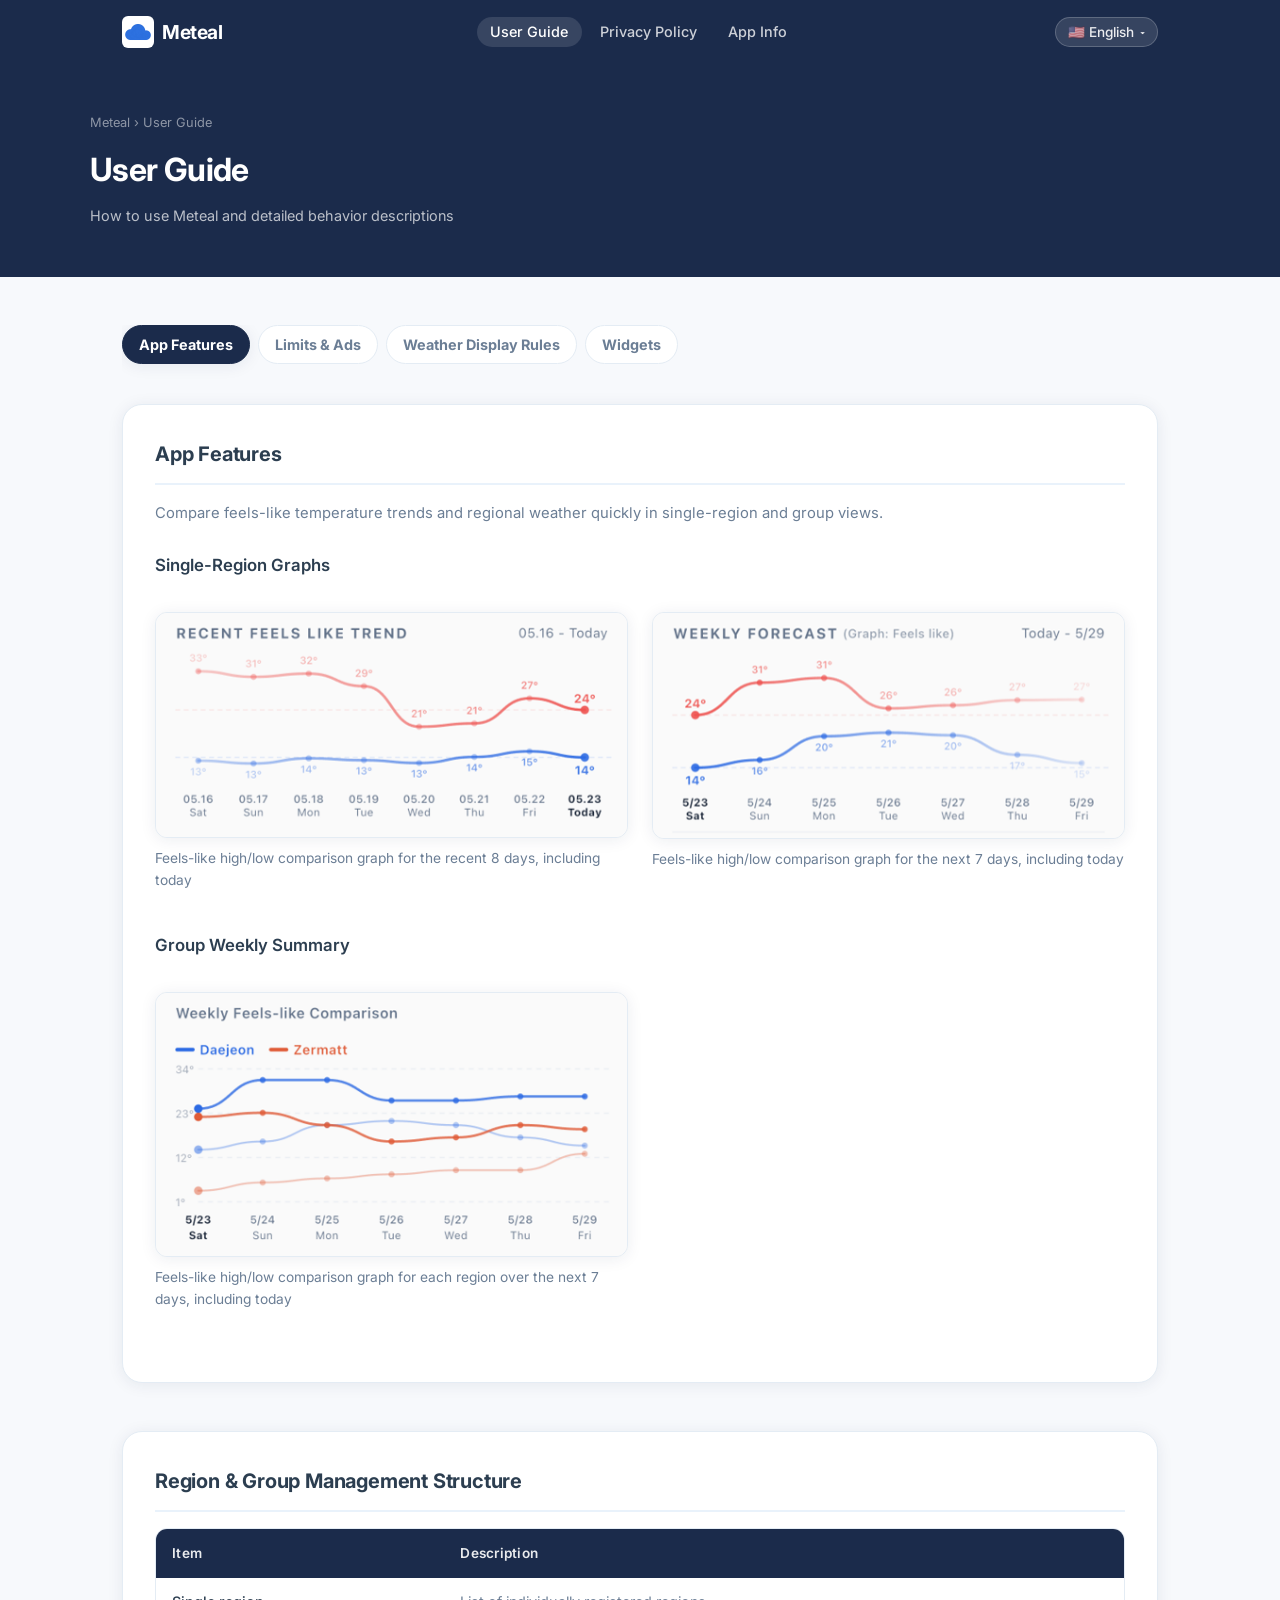
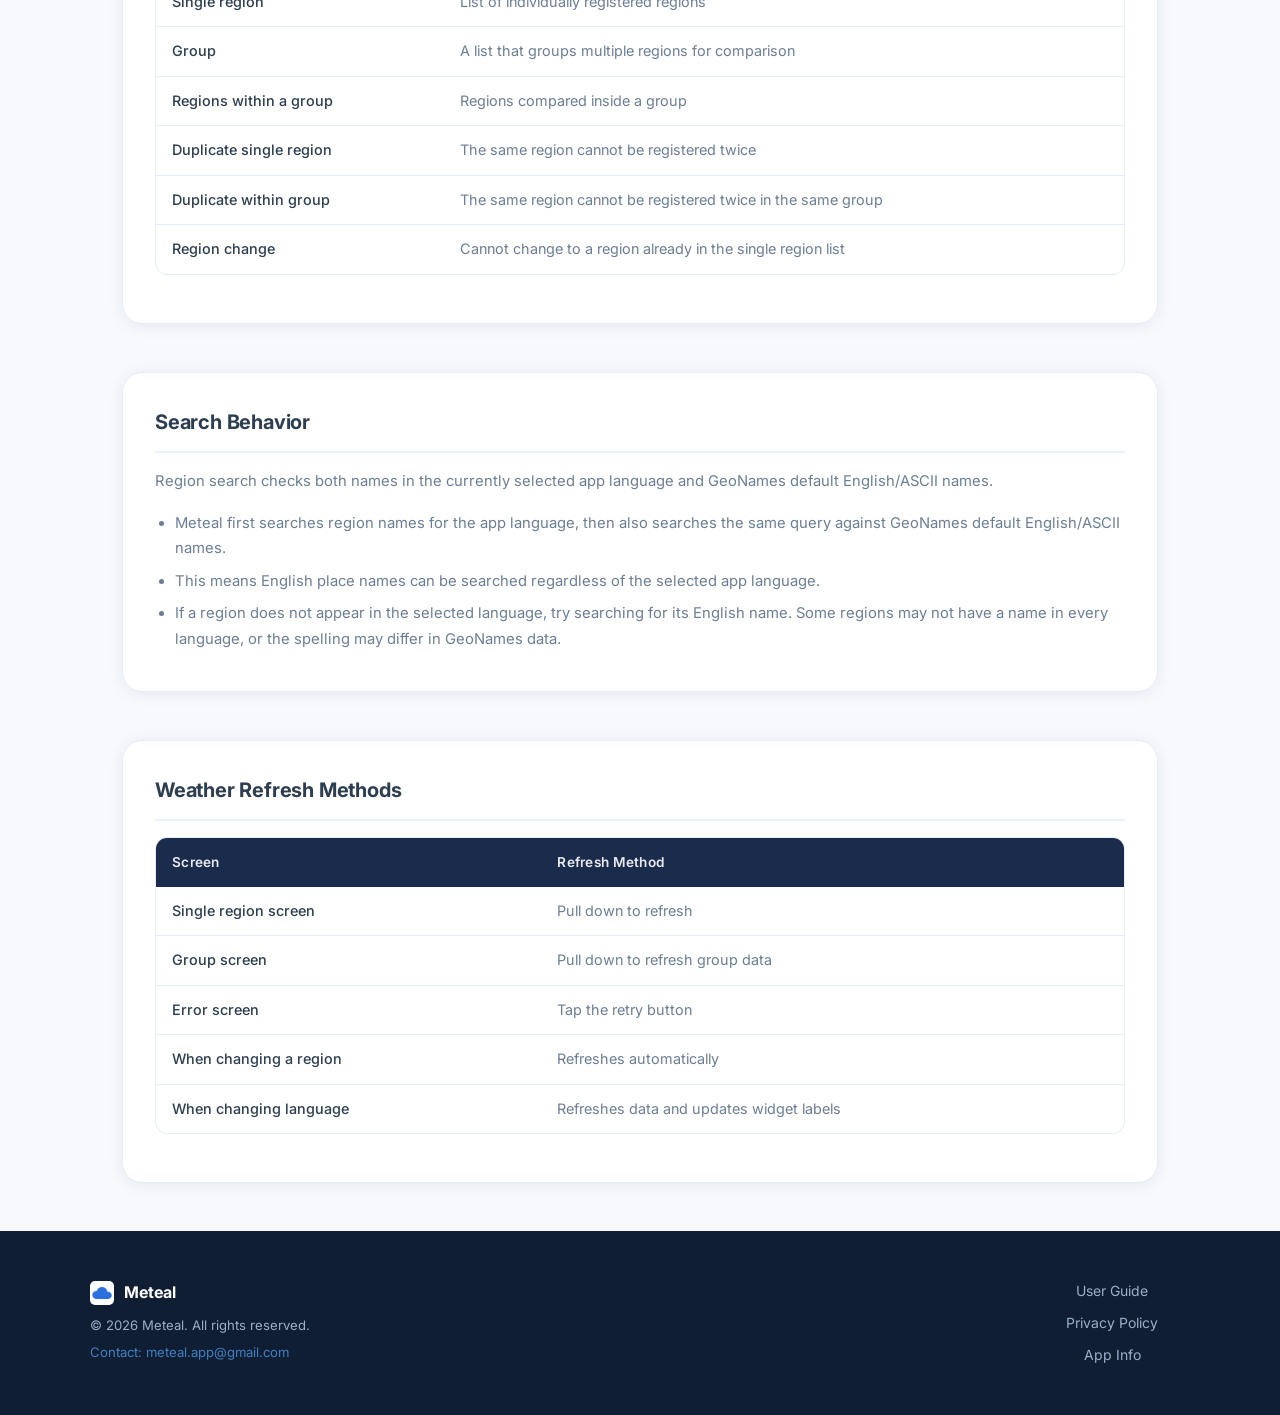
==== meteal/guide.html @ ffab82f5 "기능 설명 분류 및 추가" ====
<!DOCTYPE html>
<html lang="ko" class="i18n-loading">
<head>
  <meta charset="UTF-8">
  <meta name="viewport" content="width=device-width, initial-scale=1.0">
  <title data-i18n-title-tag="guide.title" data-title-format="{t} — Meteal">User Guide — Meteal</title>
  <meta name="description" content="Meteal 앱의 이용 안내 페이지. 지역 등록 한도, 날씨 코드, 새로고침 방법, 캐시 정보 등을 확인하세요.">
  <meta name="author" content="Meteal">
  <meta property="og:title" content="User Guide — Meteal">
  <meta property="og:type" content="website">
  <meta name="theme-color" content="#1B2B4B">
  <link rel="icon" type="image/png" href="assets/icon.png">
  <link rel="preconnect" href="https://fonts.googleapis.com">
  <link rel="preconnect" href="https://fonts.gstatic.com" crossorigin>
  <link href="https://fonts.googleapis.com/css2?family=Inter:wght@400;500;600;700;800&family=Noto+Sans+KR:wght@400;500;700;800&display=swap" rel="stylesheet">
  <link rel="stylesheet" href="css/style.css">
</head>
<body>

  <!-- ── Header ── -->
  <header id="siteHeader">
    <nav>
      <a href="index.html" class="logo">
        <img src="assets/icon.png" alt="Meteal 아이콘">
        <span>Meteal</span>
      </a>

      <button id="mobileNavToggle" class="nav-mobile-toggle" aria-label="메뉴 열기">☰</button>

      <ul class="nav-links" id="navLinks">
        <li><a href="guide.html" class="active" data-i18n="nav.guide">이용 안내</a></li>
        <li><a href="privacy.html" data-i18n="nav.privacy">개인정보처리방침</a></li>
        <li><a href="license.html" data-i18n="nav.license">앱 정보</a></li>
      </ul>

      <div class="lang-selector" id="langSelector"></div>
    </nav>
  </header>

  <!-- ── Page Hero ── -->
  <div class="page-hero">
    <div class="page-hero-inner">
      <div class="breadcrumb">
        <a href="index.html">Meteal</a> › <span data-i18n="nav.guide">이용 안내</span>
      </div>
      <h1 data-i18n="guide.title">User Guide</h1>
      <p data-i18n="guide.subtitle">Meteal 앱 사용 방법과 상세 동작 설명</p>
    </div>
  </div>

  <main>
    <div class="page-content">

      <div class="guide-tabs" role="tablist" aria-label="Meteal guide sections">
        <button class="guide-tab active" type="button" role="tab" aria-selected="true" aria-controls="tab-features" id="guide-tab-features" data-guide-tab="features" data-i18n="guide.tabs.features">앱 기능</button>
        <button class="guide-tab" type="button" role="tab" aria-selected="false" aria-controls="tab-limits" id="guide-tab-limits" data-guide-tab="limits" data-i18n="guide.tabs.limits">이용 제한 및 광고</button>
        <button class="guide-tab" type="button" role="tab" aria-selected="false" aria-controls="tab-weather" id="guide-tab-weather" data-guide-tab="weather" data-i18n="guide.tabs.weather">날씨 표시 기준</button>
        <button class="guide-tab" type="button" role="tab" aria-selected="false" aria-controls="tab-widgets" id="guide-tab-widgets" data-guide-tab="widgets" data-i18n="guide.tabs.widgets">위젯</button>
      </div>

      <div class="guide-tab-panels">
        <section class="guide-panel active" id="tab-features" role="tabpanel" aria-labelledby="guide-tab-features" data-guide-panel="features">
          <section class="content-section" id="app-features">
            <h2 data-i18n="guide.app_features.title">앱 기능</h2>
            <p data-i18n="guide.app_features.desc">단일 지역과 그룹 화면에서 체감온도 흐름과 지역별 날씨를 빠르게 비교할 수 있습니다.</p>

            <h3 data-i18n="guide.app_features.single_title">단일 지역 그래프</h3>
            <div class="guide-media-grid">
              <figure class="guide-media">
                <img src="assets/guide/ap_1.png" alt="최근 8일 체감온도 그래프">
                <figcaption data-i18n="guide.app_features.single_past">오늘 포함 최근 8일 동안의 체감온도 최고/최저 비교 그래프</figcaption>
              </figure>
              <figure class="guide-media">
                <img src="assets/guide/ap_2.png" alt="향후 7일 체감온도 그래프">
                <figcaption data-i18n="guide.app_features.single_future">오늘 포함 향후 7일 동안의 체감온도 최고/최저 비교 그래프</figcaption>
              </figure>
            </div>

            <h3 data-i18n="guide.app_features.group_title">그룹 주간 요약</h3>
            <div class="guide-media-grid">
              <figure class="guide-media">
                <img src="assets/guide/ap_3.png" alt="그룹 주간 요약 체감온도 그래프">
                <figcaption data-i18n="guide.app_features.group_weekly">각 지역의 오늘 포함 향후 7일 동안의 체감온도 최고/최저 비교 그래프</figcaption>
              </figure>
            </div>
          </section>

          <section class="content-section" id="structure">
            <h2 data-i18n="guide.structure.title">지역 및 그룹 관리 구조</h2>

            <div class="table-wrap">
              <table id="structureTable">
                <thead>
                  <tr>
                    <th data-i18n="guide.structure.th_item">항목</th>
                    <th data-i18n="guide.structure.th_desc">설명</th>
                  </tr>
                </thead>
                <tbody>
                  <tr>
                    <td data-i18n="guide.structure.row_single_item">단일 지역</td>
                    <td data-i18n="guide.structure.row_single_desc">개별 등록된 지역 목록</td>
                  </tr>
                  <tr>
                    <td data-i18n="guide.structure.row_group_item">그룹</td>
                    <td data-i18n="guide.structure.row_group_desc">여러 지역을 묶어 비교하는 목록</td>
                  </tr>
                  <tr>
                    <td data-i18n="guide.structure.row_group_regions_item">그룹 내 지역</td>
                    <td data-i18n="guide.structure.row_group_regions_desc">그룹 내에서 비교하는 지역들</td>
                  </tr>
                  <tr>
                    <td data-i18n="guide.structure.row_single_duplicate_item">단일 지역 중복</td>
                    <td data-i18n="guide.structure.row_single_duplicate_desc">동일 지역은 두 번 등록 불가</td>
                  </tr>
                  <tr>
                    <td data-i18n="guide.structure.row_group_duplicate_item">그룹 내 중복</td>
                    <td data-i18n="guide.structure.row_group_duplicate_desc">동일 지역은 같은 그룹 내 두 번 등록 불가</td>
                  </tr>
                  <tr>
                    <td data-i18n="guide.structure.row_region_change_item">지역 변경</td>
                    <td data-i18n="guide.structure.row_region_change_desc">단일 지역 목록의 기존 지역으로 변경 불가</td>
                  </tr>
                </tbody>
              </table>
            </div>
          </section>

          <section class="content-section" id="search-behavior">
            <h2 data-i18n="guide.search.title">검색 방식</h2>
            <p data-i18n="guide.search.desc">지역 검색은 현재 설정된 언어의 지역명과 GeoNames 기본 영문명을 함께 검색합니다.</p>
            <ul>
              <li data-i18n="guide.search.ko_lang">먼저 앱에 설정된 언어의 지역명으로 검색하고, 같은 검색어를 GeoNames의 기본 영문/ASCII 지역명에서도 추가로 찾습니다.</li>
              <li data-i18n="guide.search.en_lang">따라서 설정 언어와 관계없이 영어 지명으로도 검색할 수 있습니다.</li>
              <li data-i18n="guide.search.reason">원하는 지역이 현재 설정된 언어로 검색되지 않으면 영어 지명으로 다시 검색해 보세요. 일부 지역은 GeoNames 데이터에 해당 언어 이름이 없거나 표기가 다를 수 있습니다.</li>
            </ul>
          </section>

          <section class="content-section" id="refresh-methods">
            <h2 data-i18n="guide.refresh.title">날씨 새로고침 방법</h2>

            <div class="table-wrap">
              <table id="refreshTable">
                <thead>
                  <tr>
                    <th data-i18n="guide.refresh.th_location">화면</th>
                    <th data-i18n="guide.refresh.th_method">새로고침 방법</th>
                  </tr>
                </thead>
                <tbody>
                  <tr>
                    <td data-i18n="guide.refresh.row_single_screen">단일 지역 화면</td>
                    <td data-i18n="guide.refresh.row_single_method">아래로 당겨서 새로고침</td>
                  </tr>
                  <tr>
                    <td data-i18n="guide.refresh.row_group_screen">그룹 화면</td>
                    <td data-i18n="guide.refresh.row_group_method">아래로 당겨서 그룹 데이터 새로고침</td>
                  </tr>
                  <tr>
                    <td data-i18n="guide.refresh.row_error_screen">오류 화면</td>
                    <td data-i18n="guide.refresh.row_error_method">재시도 버튼 탭</td>
                  </tr>
                  <tr>
                    <td data-i18n="guide.refresh.row_region_change">지역 변경 시</td>
                    <td data-i18n="guide.refresh.row_region_method">자동 새로고침</td>
                  </tr>
                  <tr>
                    <td data-i18n="guide.refresh.row_language_change">언어 변경 시</td>
                    <td data-i18n="guide.refresh.row_language_method">새로고침 + 위젯 레이블 업데이트</td>
                  </tr>
                </tbody>
              </table>
            </div>
          </section>
        </section>

        <section class="guide-panel" id="tab-limits" role="tabpanel" aria-labelledby="guide-tab-limits" data-guide-panel="limits" hidden>
          <section class="content-section" id="region-limits">
            <h2 data-i18n="guide.region_limits.title">지역 및 그룹 등록 한도</h2>
            <p data-i18n="guide.region_limits.desc">Meteal은 무료 범위 내에서 기본 기능을 제공하며, 초과 시 리워드 광고 시청이 필요합니다.</p>

            <div class="table-wrap">
              <table id="regionLimitsTable">
                <thead>
                  <tr>
                    <th data-i18n="guide.region_limits.th_feature">기능</th>
                    <th data-i18n="guide.region_limits.th_free">무료 범위</th>
                    <th data-i18n="guide.region_limits.th_ad_from">광고 필요 시점</th>
                    <th data-i18n="guide.region_limits.th_max">최대 한도</th>
                  </tr>
                </thead>
                <tbody>
                  <tr>
                    <td data-i18n="guide.region_limits.row1_feature">단일 지역</td>
                    <td data-i18n="guide.region_limits.row1_free">2개까지</td>
                    <td data-i18n="guide.region_limits.row1_ad">3번째부터</td>
                    <td data-i18n="guide.region_limits.row1_max">최대 7개</td>
                  </tr>
                  <tr>
                    <td data-i18n="guide.region_limits.row2_feature">그룹 생성</td>
                    <td data-i18n="guide.region_limits.row2_free">2개까지</td>
                    <td data-i18n="guide.region_limits.row2_ad">3번째부터</td>
                    <td data-i18n="guide.region_limits.row2_max">최대 5개</td>
                  </tr>
                  <tr>
                    <td data-i18n="guide.region_limits.row3_feature">그룹 내 지역</td>
                    <td data-i18n="guide.region_limits.row3_free">그룹당 2개까지</td>
                    <td data-i18n="guide.region_limits.row3_ad">각 그룹 3번째부터</td>
                    <td data-i18n="guide.region_limits.row3_max">그룹당 최대 5개</td>
                  </tr>
                </tbody>
              </table>
            </div>

            <div class="callout callout-info">
              <span class="callout-icon">ℹ️</span>
              <span data-i18n="guide.region_limits.note">지역 변경은 추가로 간주하지 않으므로 광고 시청이 필요하지 않습니다. 단, 단일 지역 목록에 이미 등록된 지역으로는 변경할 수 없습니다.</span>
            </div>
          </section>

          <section class="content-section" id="ad-info">
            <h2 data-i18n="guide.ad_info.title">광고 안내</h2>
            <p data-i18n="guide.ad_info.desc">리워드 광고는 무료 범위 초과 시 지역/그룹 추가에 필요합니다. 아래의 경우 광고가 로드되지 않을 수 있습니다:</p>
            <ul>
              <li data-i18n="guide.ad_info.reason1">불안정한 네트워크 상태</li>
              <li data-i18n="guide.ad_info.reason2">광고 재고 부족</li>
              <li data-i18n="guide.ad_info.reason3">서버 응답 지연</li>
              <li data-i18n="guide.ad_info.reason4">기기 또는 OS 제한</li>
              <li data-i18n="guide.ad_info.reason5">일시적인 서비스 장애</li>
            </ul>
          </section>
        </section>

        <section class="guide-panel" id="tab-weather" role="tabpanel" aria-labelledby="guide-tab-weather" data-guide-panel="weather" hidden>
          <section class="content-section" id="display-rules">
            <h2 data-i18n="guide.display_rules.title">공통 표기 방식</h2>
            <p data-i18n="guide.display_rules.desc">Meteal은 시간별 데이터를 앱 화면에 맞게 요약해 하루, 오전, 오후 단위로 표시합니다.</p>

            <div class="table-wrap">
              <table id="displayRulesTable">
                <thead>
                  <tr>
                    <th data-i18n="guide.display_rules.th_item">항목</th>
                    <th data-i18n="guide.display_rules.th_rule">표기 방법</th>
                  </tr>
                </thead>
                <tbody>
                  <tr>
                    <td data-i18n="guide.display_rules.day_weather">하루 날씨 정보</td>
                    <td data-i18n="guide.display_rules.day_weather_rule">대상 시간대에서 가장 많이 나타난 날씨 상태를 표시합니다.</td>
                  </tr>
                  <tr>
                    <td data-i18n="guide.display_rules.am_weather">오전 날씨 정보</td>
                    <td data-i18n="guide.display_rules.am_weather_rule">오전 시간대에서 가장 많이 나타난 날씨 상태를 표시합니다.</td>
                  </tr>
                  <tr>
                    <td data-i18n="guide.display_rules.pm_weather">오후 날씨 정보</td>
                    <td data-i18n="guide.display_rules.pm_weather_rule">오후 시간대에서 가장 많이 나타난 날씨 상태를 표시합니다.</td>
                  </tr>
                  <tr>
                    <td data-i18n="guide.display_rules.am_temp">오전 온도 정보</td>
                    <td data-i18n="guide.display_rules.am_temp_rule">오전 시간대의 온도 데이터를 평균 또는 대표값으로 요약해 표시합니다.</td>
                  </tr>
                  <tr>
                    <td data-i18n="guide.display_rules.pm_temp">오후 온도 정보</td>
                    <td data-i18n="guide.display_rules.pm_temp_rule">오후 시간대의 온도 데이터를 평균 또는 대표값으로 요약해 표시합니다.</td>
                  </tr>
                  <tr>
                    <td data-i18n="guide.display_rules.options">강수량, 풍속, 습도, 강수확률</td>
                    <td data-i18n="guide.display_rules.options_rule">각 표시 옵션의 성격에 맞게 합계, 평균, 확률 등으로 요약해 표시합니다.</td>
                  </tr>
                </tbody>
              </table>
            </div>
          </section>

          <section class="content-section" id="weather-codes">
            <h2 data-i18n="guide.weather_codes.title">날씨 상태 표시 기준</h2>
            <p data-i18n="guide.weather_codes.desc">Open-Meteo API의 날씨 코드를 기반으로 아래와 같이 날씨 상태를 표시합니다.</p>

            <div class="table-wrap">
              <table id="weatherCodesTable">
                <thead>
                  <tr>
                    <th data-i18n="guide.weather_codes.th_code">코드</th>
                    <th data-i18n="guide.weather_codes.th_display">표시</th>
                    <th data-i18n="guide.weather_codes.th_icon">아이콘</th>
                  </tr>
                </thead>
                <tbody>
                  <tr>
                    <td>0</td>
                    <td data-i18n="guide.weather_codes.row_clear">Clear</td>
                    <td>☀️</td>
                  </tr>
                  <tr>
                    <td>1</td>
                    <td data-i18n="guide.weather_codes.row_mostly_clear">Mostly Clear</td>
                    <td>🌤️</td>
                  </tr>
                  <tr>
                    <td>2</td>
                    <td data-i18n="guide.weather_codes.row_partly_cloudy">Partly Cloudy</td>
                    <td>⛅</td>
                  </tr>
                  <tr>
                    <td>3</td>
                    <td data-i18n="guide.weather_codes.row_cloudy">Cloudy</td>
                    <td>☁️</td>
                  </tr>
                  <tr>
                    <td>45, 48</td>
                    <td data-i18n="guide.weather_codes.row_fog">Fog</td>
                    <td>🌫️</td>
                  </tr>
                  <tr>
                    <td>51, 53, 55, 56, 57, 61, 63, 65, 66, 67, 80, 81, 82</td>
                    <td data-i18n="guide.weather_codes.row_rain">Rain</td>
                    <td>🌧️</td>
                  </tr>
                  <tr>
                    <td>71, 73, 75, 77, 85, 86</td>
                    <td data-i18n="guide.weather_codes.row_snow">Snow</td>
                    <td>❄️</td>
                  </tr>
                  <tr>
                    <td>95, 96, 99</td>
                    <td data-i18n="guide.weather_codes.row_thunderstorm">Thunderstorm</td>
                    <td>⛈️</td>
                  </tr>
                </tbody>
              </table>
            </div>
          </section>

          <section class="content-section" id="data-storage">
            <h2 data-i18n="guide.data_storage.title">앱 날씨 데이터 저장 및 새로고침</h2>
            <p data-i18n="guide.data_storage.range">데이터 범위: 시간별 (과거 7일 + 예보 7일), 일별 (과거 7일 + 예보 7일)</p>
            <p data-i18n="guide.data_storage.included">포함 항목: 기온, 체감온도, 강수량, 강수 확률, 습도, 운량, 날씨 코드, 풍속/풍향, 일출/일몰</p>

            <h3 data-i18n="guide.data_storage.cache_title">캐시 유지 시간</h3>
            <div class="table-wrap">
              <table id="cacheTable">
                <thead>
                  <tr>
                    <th data-i18n="guide.data_storage.th_type">데이터 유형</th>
                    <th data-i18n="guide.data_storage.th_duration">캐시 유지 시간</th>
                  </tr>
                </thead>
                <tbody>
                  <tr>
                    <td data-i18n="guide.data_storage.row_hourly">시간별 날씨</td>
                    <td data-i18n="guide.data_storage.row_hourly_duration">60분</td>
                  </tr>
                  <tr>
                    <td data-i18n="guide.data_storage.row_daily">일별 날씨</td>
                    <td data-i18n="guide.data_storage.row_daily_duration">6시간</td>
                  </tr>
                  <tr>
                    <td data-i18n="guide.data_storage.row_previous_day">전날 데이터</td>
                    <td data-i18n="guide.data_storage.row_previous_day_duration">24시간</td>
                  </tr>
                  <tr>
                    <td data-i18n="guide.data_storage.row_current">현재 날씨</td>
                    <td data-i18n="guide.data_storage.row_current_duration">60분 (시간별 데이터에서 추출)</td>
                  </tr>
                </tbody>
              </table>
            </div>
          </section>
        </section>

        <section class="guide-panel" id="tab-widgets" role="tabpanel" aria-labelledby="guide-tab-widgets" data-guide-panel="widgets" hidden>
          <section class="content-section" id="widget-types">
            <h2 data-i18n="guide.widgets.title">위젯 설명</h2>
            <div class="callout callout-info">
              <span class="callout-icon">ℹ️</span>
              <span data-i18n="guide.widgets.basis">모든 위젯은 단일 화면에서 마지막으로 표시된 지역의 정보를 기준으로 표시됩니다.</span>
            </div>

            <h3 data-i18n="guide.widgets.android_title">Android 위젯</h3>
            <div class="guide-media-grid">
              <figure class="guide-media">
                <img src="assets/guide/wg_a_1.jpg" alt="Android 홈 화면 위젯">
                <figcaption data-i18n="guide.widgets.android_home">홈 화면: 오늘 포함 최근 8일 동안의 체감온도 최고/최저 비교 그래프와 오전/오후 날씨 아이콘 제공</figcaption>
              </figure>
            </div>

            <h3 data-i18n="guide.widgets.ios_title">iOS 위젯</h3>
            <div class="guide-media-grid">
              <figure class="guide-media">
                <img src="assets/guide/wg_ios_1.jpg" alt="iOS 잠금 화면 최고 최저 단일 그래프 위젯">
                <figcaption data-i18n="guide.widgets.ios_lock_split">잠금 화면: 체감온도 최고 그래프와 최저 그래프를 각각 제공</figcaption>
              </figure>
              <figure class="guide-media">
                <img src="assets/guide/wg_ios_2.jpg" alt="iOS 잠금 화면 최고 최저 위젯">
                <figcaption data-i18n="guide.widgets.ios_lock_full">잠금 화면: 오늘 포함 최근 8일 체감온도 최고/최저 비교 그래프</figcaption>
              </figure>
              <figure class="guide-media">
                <img src="assets/guide/wg_ios_3.jpg" alt="iOS 홈 화면 위젯">
                <figcaption data-i18n="guide.widgets.ios_home">홈 화면: 오늘 포함 최근 8일 체감온도 최고/최저 그래프와 우측 상단 오전/오후 날씨 아이콘 제공</figcaption>
              </figure>
            </div>
          </section>

          <section class="content-section" id="widget-refresh">
            <h2 data-i18n="guide.widget_refresh.title">위젯 데이터 새로고침</h2>

            <h3 data-i18n="guide.widget_refresh.android_title">Android</h3>
            <p data-i18n="guide.widget_refresh.android_desc">약 1시간마다 백그라운드 작업 실행, Open-Meteo 전체 범위 데이터 가져옴, 위젯용 부분 데이터 저장</p>

            <h3 data-i18n="guide.widget_refresh.widget_data_title">위젯 저장 데이터</h3>
            <div class="callout callout-note">
              <span class="callout-icon">📦</span>
              <span data-i18n="guide.widget_refresh.widget_data_items">선택된 단일 지역, 체감온도 최고/최저 8일치, 오늘 오전/오후 요약, 위치, 수집 시각, 언어 레이블</span>
            </div>

            <h3 data-i18n="guide.widget_refresh.ios_title">iOS</h3>
            <p data-i18n="guide.widget_refresh.ios_desc">앱 백그라운드 새로고침 경로 + 위젯 자체 새로고침 경로 병행</p>
            <p data-i18n="guide.widget_refresh.ios_self_refresh">위젯 자체 새로고침: 마지막 새로고침 후 1시간 이상 경과 + 좌표 존재 시 자동 실행</p>

            <div class="callout callout-info" style="margin-top:0.75rem;">
              <span class="callout-icon">📡</span>
              <span data-i18n="guide.widget_refresh.ios_range">위젯 자체 새로고침 범위: past_days=7, forecast_days=1</span>
            </div>
          </section>
        </section>
      </div>

    </div>
  </main>

  <!-- ── Footer ── -->
  <footer id="siteFooter">
    <div class="footer-inner">
      <div>
        <div class="footer-brand">
          <img src="assets/icon.png" alt="Meteal">
          <span>Meteal</span>
        </div>
        <div class="footer-copy" data-i18n="footer.copyright">© 2026 Meteal. All rights reserved.</div>
        <div class="footer-email">
          <a href="mailto:meteal.app@gmail.com" data-i18n="footer.contact">문의: meteal.app@gmail.com</a>
        </div>
      </div>
      <nav class="footer-links" aria-label="Footer 링크">
        <a href="guide.html" data-i18n="footer.links.guide">이용 안내</a>
        <a href="privacy.html" data-i18n="footer.links.privacy">개인정보처리방침</a>
        <a href="license.html" data-i18n="footer.links.license">앱 정보</a>
      </nav>
    </div>
  </footer>

  <script src="js/i18n.js"></script>
  <script>
    document.querySelectorAll('[data-guide-tab]').forEach(tab => {
      tab.addEventListener('click', () => {
        const target = tab.dataset.guideTab;
        document.querySelectorAll('[data-guide-tab]').forEach(item => {
          const active = item === tab;
          item.classList.toggle('active', active);
          item.setAttribute('aria-selected', String(active));
        });
        document.querySelectorAll('[data-guide-panel]').forEach(panel => {
          const active = panel.dataset.guidePanel === target;
          panel.classList.toggle('active', active);
          panel.hidden = !active;
        });
      });
    });
  </script>
</body>
</html>
---- meteal/css/style.css ----
/* ============================================================
   Meteal App Website — Main Stylesheet
   ============================================================ */

/* ── Google Fonts are loaded in HTML ── */

/* ── CSS Custom Properties ── */
:root {
  /* Colors */
  --color-bg: #F7F9FC;
  --color-header: #1B2B4B;
  --color-accent: #4A90D9;
  --color-accent-hover: #3578c0;
  --color-accent-light: rgba(74, 144, 217, 0.12);
  --color-text: #2C3E50;
  --color-text-muted: #6B7E95;
  --color-text-light: #98A9BC;
  --color-card: #FFFFFF;
  --color-border: #E4ECF4;
  --color-footer-bg: #101e33;
  --color-footer-text: #9ab0c8;

  /* Shadows */
  --shadow-card: 0 2px 16px rgba(27, 43, 75, 0.08);
  --shadow-card-hover: 0 8px 32px rgba(27, 43, 75, 0.14);
  --shadow-header: 0 2px 12px rgba(27, 43, 75, 0.15);

  /* Typography */
  --font-main: 'Inter', 'Noto Sans KR', sans-serif;
  --font-size-base: 16px;
  --line-height-base: 1.7;

  /* Spacing */
  --spacing-xs: 0.25rem;
  --spacing-sm: 0.5rem;
  --spacing-md: 1rem;
  --spacing-lg: 1.5rem;
  --spacing-xl: 2rem;
  --spacing-2xl: 3rem;
  --spacing-3xl: 4rem;

  /* Border radius */
  --radius-sm: 6px;
  --radius-md: 12px;
  --radius-lg: 20px;
  --radius-full: 9999px;

  /* Transitions */
  --transition-fast: 0.15s ease;
  --transition-base: 0.2s ease;
  --transition-slow: 0.35s ease;

  /* Layout */
  --container-max: 1100px;
  --header-height: 64px;
}

html.i18n-loading [data-i18n],
html.i18n-loading [data-i18n-html],
html.i18n-loading [data-i18n-placeholder],
html.i18n-loading [data-i18n-title] {
  visibility: hidden;
}

/* ── Reset & Base ── */
*, *::before, *::after {
  box-sizing: border-box;
  margin: 0;
  padding: 0;
}

html {
  scroll-behavior: smooth;
  font-size: var(--font-size-base);
}

body {
  font-family: var(--font-main);
  background: var(--color-bg);
  color: var(--color-text);
  line-height: var(--line-height-base);
  -webkit-font-smoothing: antialiased;
  -moz-osx-font-smoothing: grayscale;
}

img {
  max-width: 100%;
  height: auto;
  display: block;
}

a {
  color: var(--color-accent);
  text-decoration: none;
  transition: color var(--transition-base);
}

a:hover {
  color: var(--color-accent-hover);
}

ul {
  list-style: none;
}

/* ── Container ── */
.container {
  max-width: var(--container-max);
  margin: 0 auto;
  padding: 0 var(--spacing-xl);
}

/* ── Header ── */
header {
  position: sticky;
  top: 0;
  z-index: 100;
  background: var(--color-header);
  height: var(--header-height);
  transition: background var(--transition-slow), box-shadow var(--transition-slow);
}

header.scrolled {
  background: rgba(27, 43, 75, 0.97);
  box-shadow: var(--shadow-header);
  backdrop-filter: blur(10px);
  -webkit-backdrop-filter: blur(10px);
}

nav {
  max-width: var(--container-max);
  margin: 0 auto;
  padding: 0 var(--spacing-xl);
  height: 100%;
  display: flex;
  align-items: center;
  justify-content: space-between;
  gap: var(--spacing-lg);
}

/* Logo */
.logo {
  display: flex;
  align-items: center;
  gap: var(--spacing-sm);
  text-decoration: none;
  color: #ffffff;
  font-weight: 700;
  font-size: 1.2rem;
  letter-spacing: -0.02em;
  flex-shrink: 0;
}

.logo img {
  width: 32px;
  height: 32px;
  border-radius: var(--radius-sm);
  object-fit: cover;
}

/* Nav links */
.nav-links {
  display: flex;
  align-items: center;
  gap: var(--spacing-xs);
  flex: 1;
  justify-content: center;
}

.nav-links a {
  color: rgba(255,255,255,0.78);
  font-size: 0.9rem;
  font-weight: 500;
  padding: 0.4rem 0.85rem;
  border-radius: var(--radius-full);
  transition: color var(--transition-base), background var(--transition-base);
  white-space: nowrap;
}

.nav-links a:hover,
.nav-links a.active {
  color: #ffffff;
  background: rgba(255,255,255,0.12);
}

/* ── Language Selector ── */
.lang-selector {
  position: relative;
  flex-shrink: 0;
}

.lang-btn {
  display: flex;
  align-items: center;
  gap: 0.4rem;
  background: rgba(255,255,255,0.12);
  border: 1px solid rgba(255,255,255,0.2);
  color: rgba(255,255,255,0.9);
  padding: 0.35rem 0.75rem;
  border-radius: var(--radius-full);
  cursor: pointer;
  font-size: 0.85rem;
  font-family: var(--font-main);
  font-weight: 500;
  transition: background var(--transition-base), border-color var(--transition-base);
  white-space: nowrap;
}

.lang-btn:hover {
  background: rgba(255,255,255,0.2);
  border-color: rgba(255,255,255,0.35);
}

.lang-btn .chevron {
  font-size: 0.65rem;
  transition: transform var(--transition-base);
}

.lang-selector.open .chevron {
  transform: rotate(180deg);
}

.lang-dropdown {
  display: none;
  position: absolute;
  top: calc(100% + 8px);
  right: 0;
  background: #fff;
  border: 1px solid var(--color-border);
  border-radius: var(--radius-md);
  box-shadow: 0 8px 30px rgba(27, 43, 75, 0.15);
  min-width: 160px;
  overflow: hidden;
  z-index: 200;
  animation: dropdownIn var(--transition-base) ease;
}

@keyframes dropdownIn {
  from { opacity: 0; transform: translateY(-6px); }
  to   { opacity: 1; transform: translateY(0); }
}

.lang-selector.open .lang-dropdown {
  display: block;
}

.lang-dropdown button {
  display: flex;
  align-items: center;
  gap: 0.5rem;
  width: 100%;
  padding: 0.6rem 1rem;
  background: none;
  border: none;
  cursor: pointer;
  font-family: var(--font-main);
  font-size: 0.875rem;
  color: var(--color-text);
  transition: background var(--transition-fast);
  text-align: left;
}

.lang-dropdown button:hover {
  background: var(--color-accent-light);
  color: var(--color-accent);
}

.lang-dropdown button.active {
  background: var(--color-accent-light);
  color: var(--color-accent);
  font-weight: 600;
}

/* ── Hero Section ── */
.hero {
  background: var(--color-header);
  color: #ffffff;
  padding: var(--spacing-3xl) var(--spacing-xl);
  text-align: center;
  position: relative;
  overflow: hidden;
}

.hero::before {
  content: '';
  position: absolute;
  inset: 0;
  background:
    radial-gradient(ellipse 60% 50% at 30% 40%, rgba(74,144,217,0.15) 0%, transparent 70%),
    radial-gradient(ellipse 50% 60% at 75% 60%, rgba(74,144,217,0.08) 0%, transparent 70%);
  pointer-events: none;
}

.hero-inner {
  position: relative;
  max-width: var(--container-max);
  margin: 0 auto;
  display: flex;
  flex-direction: column;
  align-items: center;
  gap: var(--spacing-lg);
}

.hero-icon {
  width: 100px;
  height: 100px;
  border-radius: 22px;
  box-shadow: 0 8px 30px rgba(0,0,0,0.3);
  animation: heroIconFloat 4s ease-in-out infinite;
}

@keyframes heroIconFloat {
  0%, 100% { transform: translateY(0px); }
  50%       { transform: translateY(-8px); }
}

.hero h1 {
  font-size: clamp(1.8rem, 4vw, 2.8rem);
  font-weight: 800;
  letter-spacing: -0.03em;
  line-height: 1.2;
}

.hero-subtitle {
  font-size: clamp(1rem, 2vw, 1.2rem);
  color: rgba(255,255,255,0.72);
  max-width: 500px;
}

.hero-badge {
  display: inline-flex;
  align-items: center;
  gap: 0.4rem;
  background: rgba(74,144,217,0.25);
  border: 1px solid rgba(74,144,217,0.4);
  border-radius: var(--radius-full);
  padding: 0.3rem 0.9rem;
  font-size: 0.8rem;
  color: rgba(255,255,255,0.85);
  letter-spacing: 0.02em;
}

.hero-buttons {
  display: flex;
  flex-wrap: wrap;
  gap: var(--spacing-md);
  justify-content: center;
  margin-top: var(--spacing-sm);
}

/* ── Buttons ── */
.btn {
  display: inline-flex;
  align-items: center;
  justify-content: center;
  gap: 0.5rem;
  padding: 0.75rem 1.6rem;
  border-radius: var(--radius-md);
  font-size: 0.95rem;
  font-weight: 600;
  font-family: var(--font-main);
  cursor: pointer;
  border: none;
  transition: all var(--transition-base);
  letter-spacing: 0.01em;
}

.btn-primary {
  background: var(--color-accent);
  color: #ffffff;
  box-shadow: 0 4px 14px rgba(74, 144, 217, 0.4);
}

.btn-primary:hover {
  background: var(--color-accent-hover);
  transform: translateY(-2px);
  box-shadow: 0 6px 20px rgba(74, 144, 217, 0.5);
  color: #ffffff;
}

.btn-outline {
  background: transparent;
  color: rgba(255,255,255,0.85);
  border: 1.5px solid rgba(255,255,255,0.35);
}

.btn-outline:hover {
  background: rgba(255,255,255,0.1);
  border-color: rgba(255,255,255,0.6);
  color: #ffffff;
  transform: translateY(-2px);
}

.btn-disabled,
.btn[disabled] {
  background: rgba(255,255,255,0.1);
  color: rgba(255,255,255,0.4);
  border: 1.5px solid rgba(255,255,255,0.15);
  cursor: not-allowed;
  pointer-events: none;
  box-shadow: none;
}

.store-btn {
  display: inline-flex;
  align-items: center;
  gap: 0.6rem;
  padding: 0.65rem 1.4rem;
  border-radius: var(--radius-md);
  font-family: var(--font-main);
  font-size: 0.9rem;
  font-weight: 600;
  transition: all var(--transition-base);
  min-width: 170px;
}

.store-btn .store-icon {
  font-size: 1.4rem;
  line-height: 1;
}

.store-btn .store-text {
  display: flex;
  flex-direction: column;
  text-align: left;
  line-height: 1.2;
}

.store-btn .store-text small {
  font-size: 0.7rem;
  font-weight: 400;
  opacity: 0.8;
}

.store-btn .store-text span {
  font-size: 0.95rem;
}

/* ── Features Section ── */
.features {
  padding: var(--spacing-3xl) var(--spacing-xl);
}

.section-header {
  text-align: center;
  margin-bottom: var(--spacing-2xl);
}

.section-header h2 {
  font-size: clamp(1.5rem, 3vw, 2rem);
  font-weight: 700;
  letter-spacing: -0.02em;
  color: var(--color-text);
}

.section-header p {
  margin-top: 0.5rem;
  color: var(--color-text-muted);
  font-size: 1.05rem;
}

.section-label {
  display: inline-block;
  background: var(--color-accent-light);
  color: var(--color-accent);
  font-size: 0.75rem;
  font-weight: 700;
  letter-spacing: 0.08em;
  text-transform: uppercase;
  padding: 0.3rem 0.85rem;
  border-radius: var(--radius-full);
  margin-bottom: 0.75rem;
}

.features-grid {
  max-width: var(--container-max);
  margin: 0 auto;
  display: grid;
  grid-template-columns: repeat(3, 1fr);
  gap: var(--spacing-lg);
}

.feature-card {
  background: var(--color-card);
  border-radius: var(--radius-lg);
  padding: var(--spacing-xl) var(--spacing-lg);
  box-shadow: var(--shadow-card);
  border: 1px solid var(--color-border);
  transition: transform var(--transition-base), box-shadow var(--transition-base);
  display: flex;
  flex-direction: column;
  gap: var(--spacing-md);
}

.feature-card:hover {
  transform: translateY(-4px);
  box-shadow: var(--shadow-card-hover);
}

.feature-icon {
  width: 52px;
  height: 52px;
  border-radius: var(--radius-md);
  background: var(--color-accent-light);
  display: flex;
  align-items: center;
  justify-content: center;
  font-size: 1.6rem;
  line-height: 1;
}

.feature-card h3 {
  font-size: 1.05rem;
  font-weight: 700;
  color: var(--color-text);
  letter-spacing: -0.01em;
}

.feature-card p {
  font-size: 0.9rem;
  color: var(--color-text-muted);
  line-height: 1.65;
}

/* ── Data Sources Section ── */
.data-sources {
  background: var(--color-card);
  border-top: 1px solid var(--color-border);
  border-bottom: 1px solid var(--color-border);
  padding: var(--spacing-2xl) var(--spacing-xl);
}

.data-sources-inner {
  max-width: var(--container-max);
  margin: 0 auto;
  text-align: center;
}

.data-sources-inner p {
  color: var(--color-text-muted);
  font-size: 0.9rem;
  margin-bottom: var(--spacing-lg);
}

.data-source-cards {
  display: flex;
  flex-wrap: wrap;
  justify-content: center;
  gap: var(--spacing-md);
}

.data-source-card {
  background: var(--color-bg);
  border: 1px solid var(--color-border);
  border-radius: var(--radius-md);
  padding: 0.85rem 1.4rem;
  font-size: 0.875rem;
  color: var(--color-text);
  display: flex;
  align-items: center;
  gap: 0.5rem;
  transition: all var(--transition-base);
}

.data-source-card:hover {
  border-color: var(--color-accent);
  background: var(--color-accent-light);
  color: var(--color-accent);
  text-decoration: none;
}

.data-source-card .ds-icon {
  font-size: 1.2rem;
}

/* ── Footer ── */
footer {
  background: var(--color-footer-bg);
  color: var(--color-footer-text);
  padding: var(--spacing-2xl) var(--spacing-xl);
}

.footer-inner {
  max-width: var(--container-max);
  margin: 0 auto;
  display: grid;
  grid-template-columns: 1fr auto;
  gap: var(--spacing-xl);
  align-items: start;
}

.footer-brand {
  display: flex;
  align-items: center;
  gap: 0.6rem;
  color: #ffffff;
  font-weight: 700;
  font-size: 1rem;
  margin-bottom: 0.5rem;
}

.footer-brand img {
  width: 24px;
  height: 24px;
  border-radius: 5px;
}

.footer-copy {
  font-size: 0.82rem;
  color: var(--color-footer-text);
  margin-top: 0.4rem;
}

.footer-email {
  font-size: 0.82rem;
  margin-top: 0.25rem;
}

.footer-email a {
  color: rgba(74,144,217,0.85);
}

.footer-email a:hover {
  color: var(--color-accent);
}

.footer-links {
  display: flex;
  flex-direction: column;
  gap: 0.5rem;
  text-align: right;
}

.footer-links a {
  color: var(--color-footer-text);
  font-size: 0.875rem;
  transition: color var(--transition-base);
}

.footer-links a:hover {
  color: #ffffff;
}

.footer-divider {
  border: none;
  border-top: 1px solid rgba(255,255,255,0.08);
  margin: var(--spacing-lg) 0 var(--spacing-md);
  grid-column: 1 / -1;
}

/* ── Page Hero (inner pages) ── */
.page-hero {
  background: var(--color-header);
  color: #ffffff;
  padding: var(--spacing-2xl) var(--spacing-xl);
}

.page-hero-inner {
  max-width: var(--container-max);
  margin: 0 auto;
}

.page-hero h1 {
  font-size: clamp(1.5rem, 3vw, 2rem);
  font-weight: 700;
  letter-spacing: -0.02em;
}

.page-hero p {
  color: rgba(255,255,255,0.7);
  font-size: 0.9rem;
  margin-top: 0.4rem;
}

.page-hero .breadcrumb {
  font-size: 0.8rem;
  color: rgba(255,255,255,0.5);
  margin-bottom: 0.6rem;
}

.page-hero .breadcrumb a {
  color: rgba(255,255,255,0.5);
}

.page-hero .breadcrumb a:hover {
  color: rgba(255,255,255,0.85);
}

/* ── Page Content ── */
.page-content {
  max-width: var(--container-max);
  margin: 0 auto;
  padding: var(--spacing-2xl) var(--spacing-xl);
}

/* ── Sections within page ── */
.content-section {
  margin-bottom: var(--spacing-2xl);
  background: var(--color-card);
  border-radius: var(--radius-lg);
  padding: var(--spacing-xl);
  box-shadow: var(--shadow-card);
  border: 1px solid var(--color-border);
}

.content-section h2 {
  font-size: 1.25rem;
  font-weight: 700;
  color: var(--color-text);
  margin-bottom: var(--spacing-md);
  padding-bottom: 0.75rem;
  border-bottom: 2px solid var(--color-accent-light);
  letter-spacing: -0.01em;
}

.content-section h3 {
  font-size: 1.05rem;
  font-weight: 600;
  color: var(--color-text);
  margin: var(--spacing-lg) 0 var(--spacing-sm);
}

.content-section p {
  color: var(--color-text-muted);
  font-size: 0.925rem;
  line-height: 1.75;
  margin-bottom: var(--spacing-md);
}

.content-section p:last-child {
  margin-bottom: 0;
}

.content-section ul, 
.content-section ol {
  padding-left: 1.25rem;
  color: var(--color-text-muted);
  font-size: 0.925rem;
  line-height: 1.75;
}

.content-section li {
  list-style: disc;
  margin-bottom: 0.4rem;
}

.content-section ol li {
  list-style: decimal;
}

/* ── Guide tabs ── */
.guide-tabs {
  display: flex;
  gap: var(--spacing-sm);
  overflow-x: auto;
  padding: 0 0 var(--spacing-md);
  margin-bottom: var(--spacing-lg);
  scrollbar-width: thin;
}

.guide-tab {
  flex: 0 0 auto;
  border: 1px solid var(--color-border);
  background: var(--color-card);
  color: var(--color-text-muted);
  border-radius: var(--radius-full);
  padding: 0.65rem 1rem;
  font-family: var(--font-main);
  font-size: 0.9rem;
  font-weight: 700;
  cursor: pointer;
  transition: background var(--transition-base), border-color var(--transition-base), color var(--transition-base), box-shadow var(--transition-base);
  white-space: nowrap;
}

.guide-tab:hover {
  border-color: var(--color-accent);
  color: var(--color-accent);
}

.guide-tab.active {
  background: var(--color-header);
  border-color: var(--color-header);
  color: #ffffff;
  box-shadow: var(--shadow-card);
}

.guide-panel[hidden] {
  display: none;
}

.guide-panel .content-section:last-child {
  margin-bottom: 0;
}

.guide-media-grid {
  display: grid;
  grid-template-columns: repeat(2, minmax(0, 1fr));
  gap: var(--spacing-lg);
  margin: var(--spacing-md) 0 var(--spacing-lg);
}

.guide-media {
  margin: var(--spacing-md) 0;
}

.guide-media img {
  width: 100%;
  border: 1px solid var(--color-border);
  border-radius: var(--radius-md);
  background: var(--color-bg);
  box-shadow: var(--shadow-card);
}

.guide-media figcaption {
  margin-top: 0.55rem;
  color: var(--color-text-muted);
  font-size: 0.86rem;
  line-height: 1.6;
}

/* ── Tables ── */
.table-wrap {
  overflow-x: auto;
  margin: var(--spacing-md) 0;
  border-radius: var(--radius-md);
  border: 1px solid var(--color-border);
}

table {
  width: 100%;
  border-collapse: collapse;
  font-size: 0.9rem;
}

thead tr {
  background: var(--color-header);
  color: rgba(255,255,255,0.9);
}

thead th {
  padding: 0.8rem 1rem;
  text-align: left;
  font-weight: 600;
  font-size: 0.85rem;
  letter-spacing: 0.02em;
  white-space: nowrap;
}

tbody tr {
  border-bottom: 1px solid var(--color-border);
  transition: background var(--transition-fast);
}

tbody tr:last-child {
  border-bottom: none;
}

tbody tr:hover {
  background: var(--color-accent-light);
}

tbody td {
  padding: 0.75rem 1rem;
  color: var(--color-text-muted);
  vertical-align: top;
}

tbody td:first-child {
  color: var(--color-text);
  font-weight: 500;
}

/* ── Callout / Info Boxes ── */
.callout {
  display: flex;
  gap: var(--spacing-md);
  padding: var(--spacing-md) var(--spacing-lg);
  border-radius: var(--radius-md);
  font-size: 0.9rem;
  line-height: 1.6;
  margin: var(--spacing-md) 0;
}

.callout-icon {
  font-size: 1.2rem;
  flex-shrink: 0;
  margin-top: 0.1rem;
}

.callout-info {
  background: var(--color-accent-light);
  border-left: 3px solid var(--color-accent);
  color: var(--color-text);
}

.callout-warn {
  background: rgba(245, 158, 11, 0.1);
  border-left: 3px solid #f59e0b;
  color: var(--color-text);
}

.callout-note {
  background: rgba(107, 126, 149, 0.08);
  border-left: 3px solid var(--color-text-muted);
  color: var(--color-text-muted);
}

/* ── License Cards ── */
.lib-table {
  width: 100%;
  border-collapse: collapse;
  font-size: 0.875rem;
}

.lib-table th {
  background: #f0f4fa;
  color: var(--color-text);
  font-weight: 600;
  padding: 0.65rem 1rem;
  text-align: left;
  border-bottom: 2px solid var(--color-border);
}

.lib-table td {
  padding: 0.6rem 1rem;
  border-bottom: 1px solid var(--color-border);
  color: var(--color-text-muted);
  vertical-align: middle;
}

.lib-table td:first-child {
  font-weight: 600;
  color: var(--color-text);
  font-family: 'Courier New', monospace;
  font-size: 0.82rem;
}

.lib-table tr:last-child td {
  border-bottom: none;
}

.lib-table tr:hover td {
  background: var(--color-accent-light);
}

.license-badge {
  display: inline-block;
  padding: 0.2rem 0.6rem;
  border-radius: var(--radius-sm);
  font-size: 0.75rem;
  font-weight: 600;
  letter-spacing: 0.02em;
}

.badge-bsd {
  background: rgba(74,144,217,0.12);
  color: #2a72b5;
}

.badge-mit {
  background: rgba(16, 185, 129, 0.12);
  color: #059669;
}

.badge-apache {
  background: rgba(245,158,11,0.12);
  color: #b45309;
}

/* ── App Info Cards ── */
.app-info-grid {
  display: grid;
  grid-template-columns: repeat(2, 1fr);
  gap: var(--spacing-md);
  margin: var(--spacing-md) 0;
}

.info-chip {
  display: flex;
  align-items: center;
  gap: 0.5rem;
  padding: 0.6rem 1rem;
  background: var(--color-bg);
  border-radius: var(--radius-md);
  border: 1px solid var(--color-border);
  font-size: 0.875rem;
}

.info-chip .chip-label {
  color: var(--color-text-muted);
  font-size: 0.78rem;
}

.info-chip .chip-value {
  color: var(--color-text);
  font-weight: 600;
}

/* ── Privacy specific ── */
.privacy-updated {
  display: inline-flex;
  align-items: center;
  gap: 0.4rem;
  background: rgba(74,144,217,0.1);
  color: var(--color-accent);
  padding: 0.35rem 0.85rem;
  border-radius: var(--radius-full);
  font-size: 0.82rem;
  font-weight: 600;
  margin-bottom: var(--spacing-lg);
}

.third-party-list {
  display: flex;
  flex-direction: column;
  gap: var(--spacing-sm);
  margin: var(--spacing-md) 0;
}

.third-party-item {
  display: flex;
  align-items: center;
  justify-content: space-between;
  padding: 0.75rem 1rem;
  background: var(--color-bg);
  border: 1px solid var(--color-border);
  border-radius: var(--radius-md);
  font-size: 0.875rem;
  transition: border-color var(--transition-base);
}

.third-party-item:hover {
  border-color: var(--color-accent);
}

.third-party-item a {
  font-size: 0.8rem;
  color: var(--color-accent);
}

/* ── Responsive ── */
@media (max-width: 900px) {
  .features-grid {
    grid-template-columns: repeat(2, 1fr);
  }
  .footer-inner {
    grid-template-columns: 1fr;
  }
  .footer-links {
    text-align: left;
    flex-direction: row;
    flex-wrap: wrap;
    gap: 0.75rem;
  }
  .app-info-grid {
    grid-template-columns: 1fr;
  }
}

@media (max-width: 680px) {
  :root {
    --spacing-xl: 1.25rem;
    --spacing-2xl: 2rem;
    --spacing-3xl: 2.5rem;
  }

  nav {
    padding: 0 var(--spacing-md);
    gap: var(--spacing-md);
  }

  .nav-links {
    display: none;
  }

  .features-grid {
    grid-template-columns: 1fr;
  }

  .hero {
    padding: var(--spacing-2xl) var(--spacing-md);
  }

  .hero-buttons {
    flex-direction: column;
    align-items: center;
  }

  .store-btn {
    width: 100%;
    max-width: 260px;
    justify-content: center;
  }

  .page-content {
    padding: var(--spacing-lg) var(--spacing-md);
  }

  .content-section {
    padding: var(--spacing-lg);
  }

  .guide-tabs {
    margin-left: calc(var(--spacing-md) * -1);
    margin-right: calc(var(--spacing-md) * -1);
    padding-left: var(--spacing-md);
    padding-right: var(--spacing-md);
  }

  .guide-tab {
    padding: 0.58rem 0.85rem;
    font-size: 0.84rem;
  }

  .guide-media-grid {
    grid-template-columns: 1fr;
    gap: var(--spacing-md);
  }
}

/* Mobile nav toggle */
.nav-mobile-toggle {
  display: none;
  background: none;
  border: none;
  color: rgba(255,255,255,0.85);
  cursor: pointer;
  font-size: 1.4rem;
  padding: 0.25rem;
}

@media (max-width: 680px) {
  .nav-mobile-toggle {
    display: flex;
    align-items: center;
  }

  .nav-links.open {
    display: flex;
    flex-direction: column;
    position: fixed;
    top: var(--header-height);
    left: 0;
    right: 0;
    background: var(--color-header);
    padding: var(--spacing-md);
    gap: 0.25rem;
    border-bottom: 1px solid rgba(255,255,255,0.08);
    z-index: 99;
  }

  .nav-links.open a {
    padding: 0.65rem 1rem;
    border-radius: var(--radius-md);
  }
}

/* ── Print styles ── */
@media print {
  header, footer, .hero-buttons, .lang-selector {
    display: none !important;
  }

  body {
    background: white;
    color: black;
  }

  .content-section {
    box-shadow: none;
    border: 1px solid #ccc;
    break-inside: avoid;
  }

  a::after {
    content: ' (' attr(href) ')';
    font-size: 0.75em;
    color: #555;
  }
}

/* ── Utilities ── */
.text-muted { color: var(--color-text-muted); }
.text-center { text-align: center; }
.mt-sm { margin-top: var(--spacing-sm); }
.mt-md { margin-top: var(--spacing-md); }
.mt-lg { margin-top: var(--spacing-lg); }
.mb-md { margin-bottom: var(--spacing-md); }
.fw-bold { font-weight: 700; }
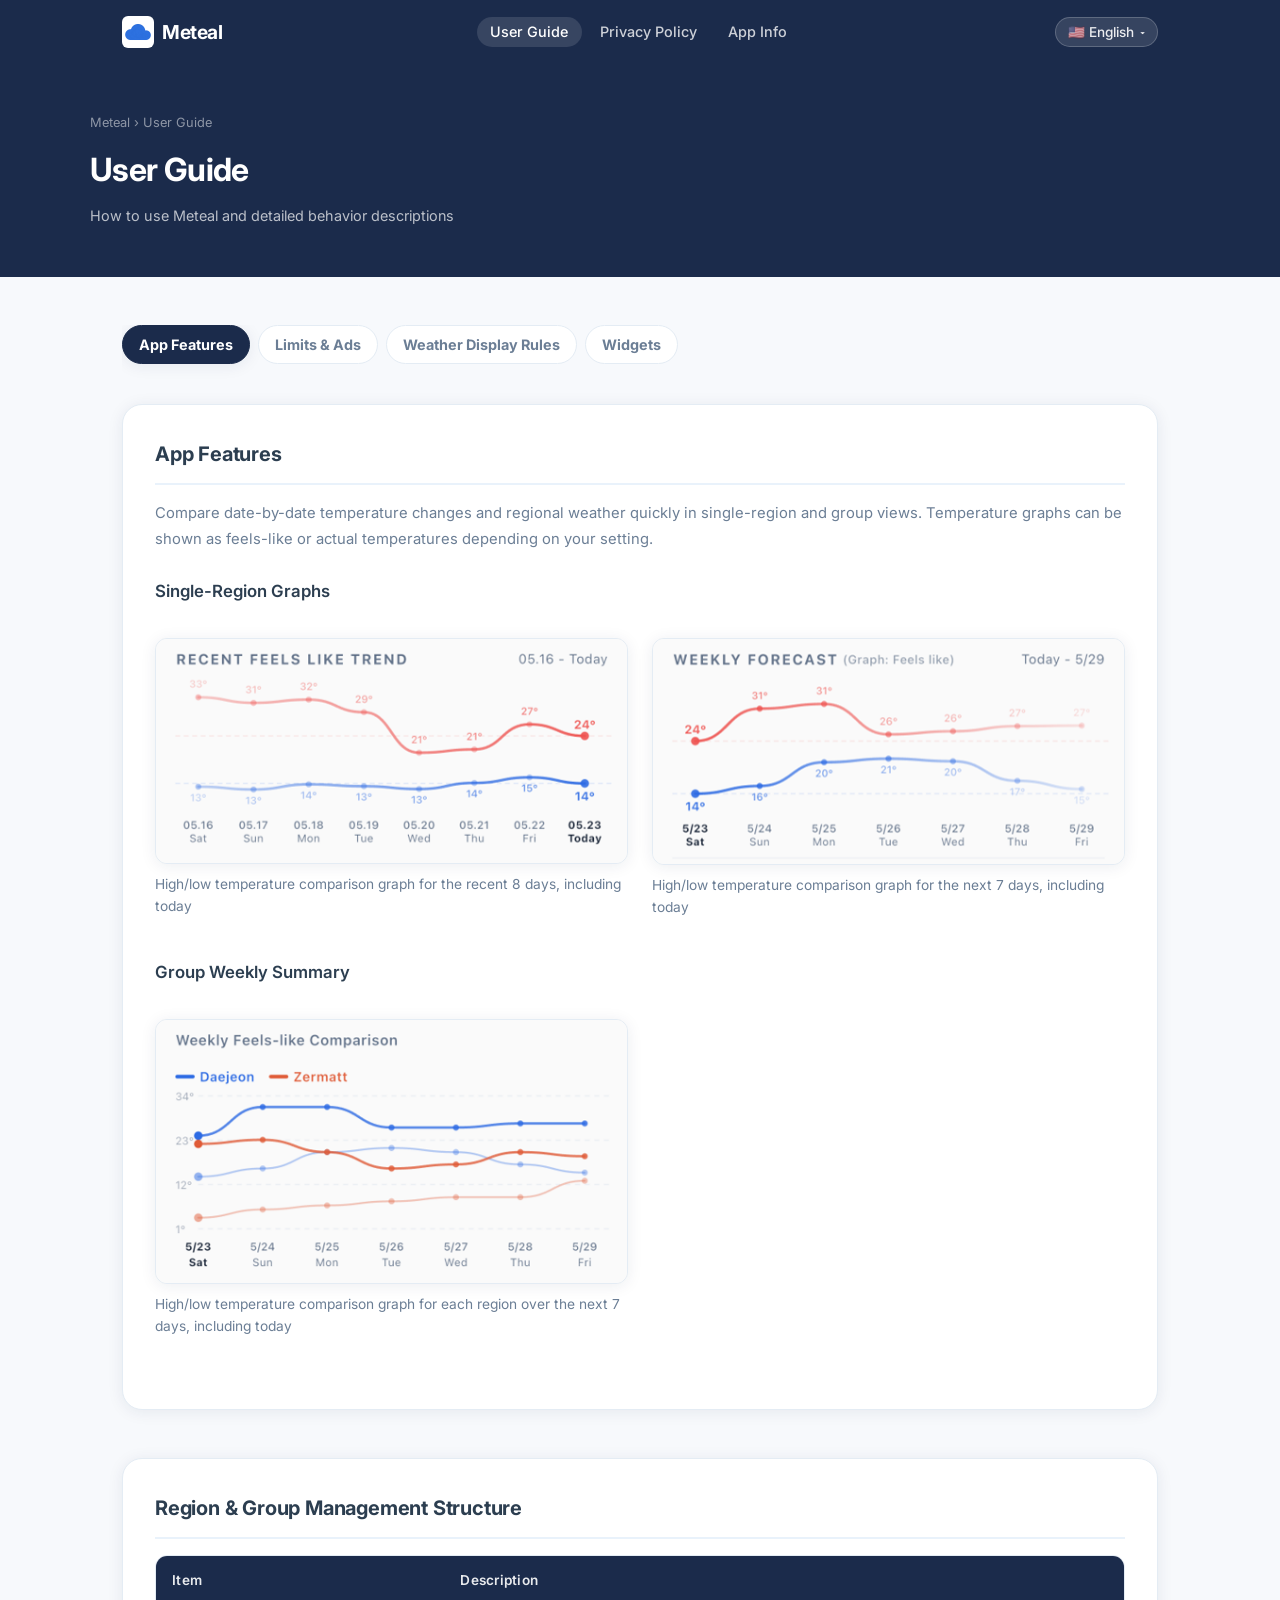
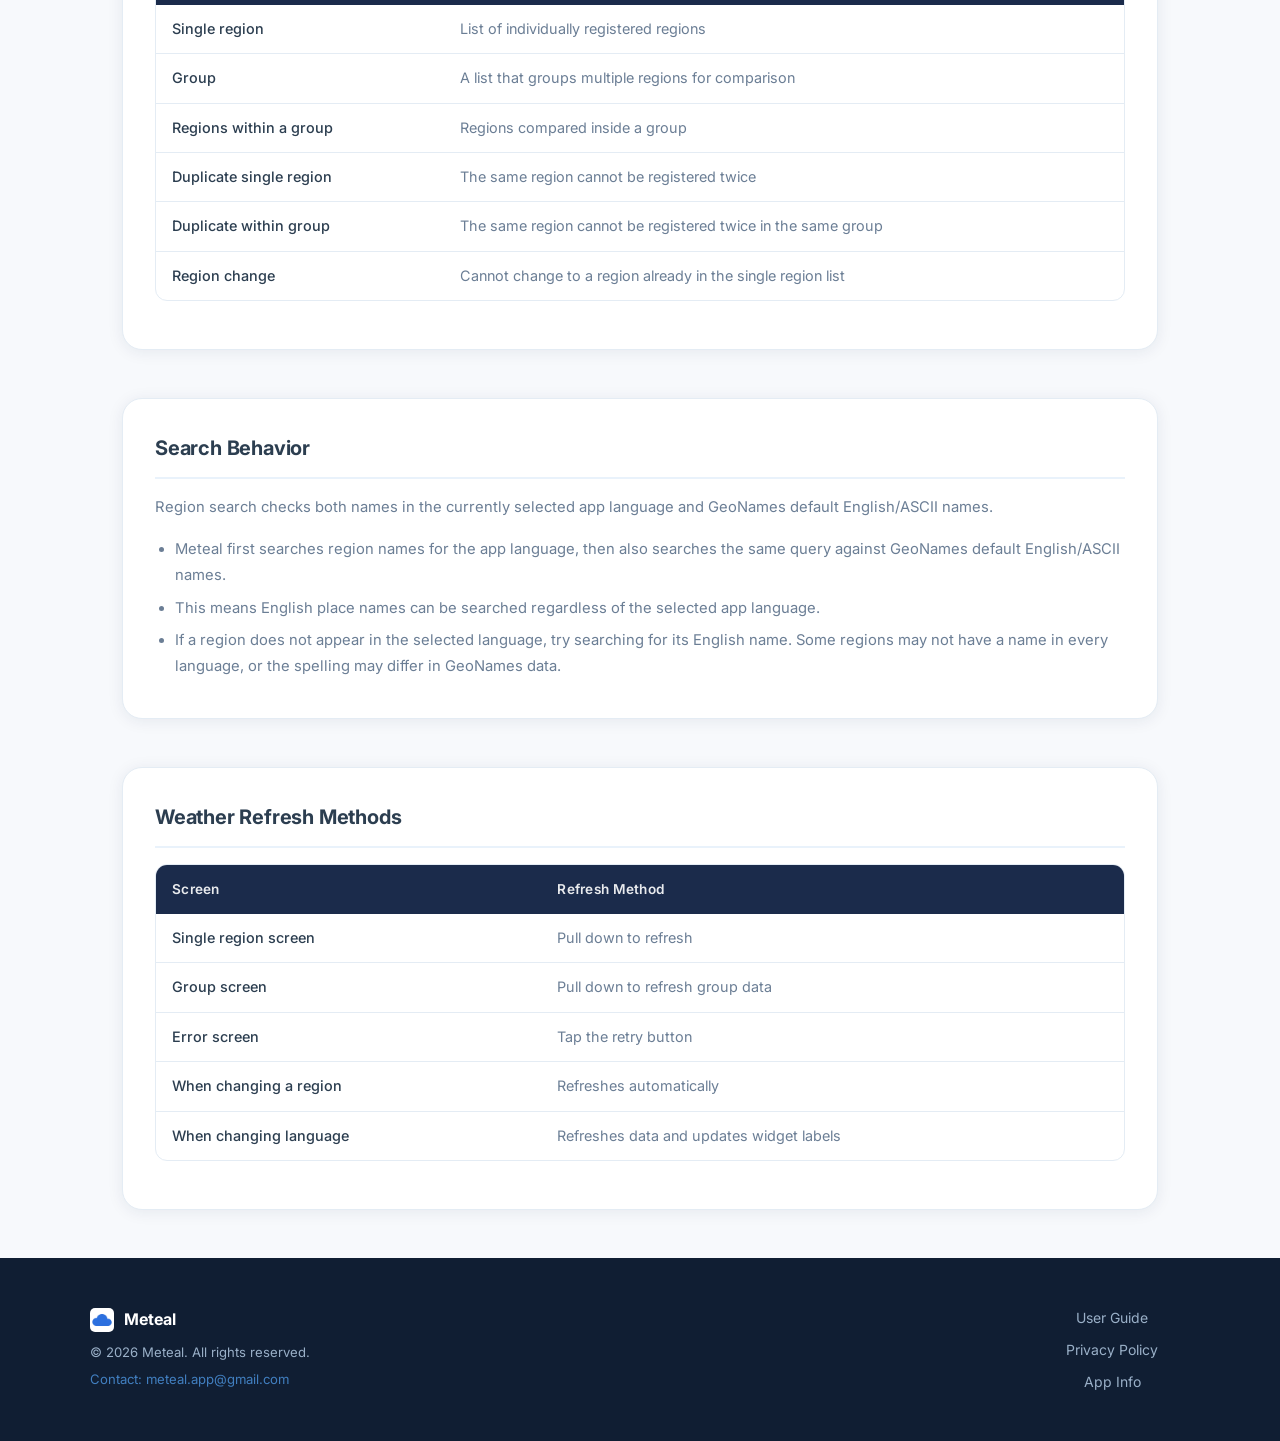
==== commit 135264c2: "v1.0.81" ====
--- a/meteal/guide.html
+++ b/meteal/guide.html
@@ -62,25 +62,25 @@
         <section class="guide-panel active" id="tab-features" role="tabpanel" aria-labelledby="guide-tab-features" data-guide-panel="features">
           <section class="content-section" id="app-features">
             <h2 data-i18n="guide.app_features.title">앱 기능</h2>
-            <p data-i18n="guide.app_features.desc">단일 지역과 그룹 화면에서 체감온도 흐름과 지역별 날씨를 빠르게 비교할 수 있습니다.</p>
+            <p data-i18n="guide.app_features.desc">단일 지역과 그룹 화면에서 날짜별 온도 변화와 지역별 날씨를 빠르게 비교할 수 있습니다. 온도 그래프는 설정에 따라 체감온도 또는 실제온도로 표시할 수 있습니다.</p>
 
             <h3 data-i18n="guide.app_features.single_title">단일 지역 그래프</h3>
             <div class="guide-media-grid">
               <figure class="guide-media">
-                <img src="assets/guide/ap_1.png" alt="최근 8일 체감온도 그래프">
-                <figcaption data-i18n="guide.app_features.single_past">오늘 포함 최근 8일 동안의 체감온도 최고/최저 비교 그래프</figcaption>
-              </figure>
-              <figure class="guide-media">
-                <img src="assets/guide/ap_2.png" alt="향후 7일 체감온도 그래프">
-                <figcaption data-i18n="guide.app_features.single_future">오늘 포함 향후 7일 동안의 체감온도 최고/최저 비교 그래프</figcaption>
+                <img src="assets/guide/ap_1.png" alt="최근 8일 온도 그래프">
+                <figcaption data-i18n="guide.app_features.single_past">오늘 포함 최근 8일 동안의 최고/최저 온도 비교 그래프</figcaption>
+              </figure>
+              <figure class="guide-media">
+                <img src="assets/guide/ap_2.png" alt="향후 7일 온도 그래프">
+                <figcaption data-i18n="guide.app_features.single_future">오늘 포함 향후 7일 동안의 최고/최저 온도 비교 그래프</figcaption>
               </figure>
             </div>
 
             <h3 data-i18n="guide.app_features.group_title">그룹 주간 요약</h3>
             <div class="guide-media-grid">
               <figure class="guide-media">
-                <img src="assets/guide/ap_3.png" alt="그룹 주간 요약 체감온도 그래프">
-                <figcaption data-i18n="guide.app_features.group_weekly">각 지역의 오늘 포함 향후 7일 동안의 체감온도 최고/최저 비교 그래프</figcaption>
+                <img src="assets/guide/ap_3.png" alt="그룹 주간 요약 온도 그래프">
+                <figcaption data-i18n="guide.app_features.group_weekly">각 지역의 오늘 포함 향후 7일 동안의 최고/최저 온도 비교 그래프</figcaption>
               </figure>
             </div>
           </section>
@@ -228,6 +228,51 @@
               <li data-i18n="guide.ad_info.reason4">기기 또는 OS 제한</li>
               <li data-i18n="guide.ad_info.reason5">일시적인 서비스 장애</li>
             </ul>
+            <h3 data-i18n="guide.ad_info.fallback_title">광고 로드 실패 시 처리 방식</h3>
+            <p data-i18n="guide.ad_info.fallback_online">인터넷 연결은 되어 있지만 광고 서버 응답 지연, 광고 재고 부족, 일시적인 서비스 문제 등으로 리워드 광고를 불러오지 못한 경우에는 기능 사용을 막지 않고 계속 진행할 수 있습니다. 이때 앱 하단에 광고를 건너뛰고 진행된다는 안내가 약 3초간 표시됩니다.</p>
+            <p data-i18n="guide.ad_info.fallback_offline">인터넷 연결이 없는 경우에는 광고를 불러올 수 없으므로 추가 기능 사용이 일시적으로 제한되며, 네트워크 오류 안내가 표시됩니다.</p>
+            <p data-i18n="guide.ad_info.retry_policy">또한 불필요한 광고 요청이 반복되지 않도록 배너 광고 재시도 횟수와 요청 간격을 제한하고, 앱이 백그라운드 상태일 때는 광고 요청을 진행하지 않습니다. 네트워크가 복구된 뒤에는 잠시 안정화 시간을 둔 후 광고를 다시 요청합니다.</p>
+            <h3 data-i18n="guide.ad_info.stability_title">광고 요청 안정화 정책</h3>
+            <div class="table-wrap">
+              <table id="adStabilityTable">
+                <thead>
+                  <tr>
+                    <th data-i18n="guide.ad_info.stability_th_item">항목</th>
+                    <th data-i18n="guide.ad_info.stability_th_policy">처리 방식</th>
+                  </tr>
+                </thead>
+                <tbody>
+                  <tr>
+                    <td data-i18n="guide.ad_info.stability_banner_item">배너 광고 재시도</td>
+                    <td data-i18n="guide.ad_info.stability_banner_policy">연속 실패 시 최대 5회까지 재시도하며, 기준에 도달하면 약 30분 동안 재시도를 늦춥니다.</td>
+                  </tr>
+                  <tr>
+                    <td data-i18n="guide.ad_info.stability_banner_interval_item">배너 광고 요청 간격</td>
+                    <td data-i18n="guide.ad_info.stability_banner_interval_policy">새 배너 광고 요청은 최소 60초 간격을 유지하며, 60초 안에 다시 요청되면 남은 시간만큼 지연 후 한 번만 다시 시도합니다.</td>
+                  </tr>
+                  <tr>
+                    <td data-i18n="guide.ad_info.stability_background_item">백그라운드 상태</td>
+                    <td data-i18n="guide.ad_info.stability_background_policy">앱이 백그라운드 상태이면 배너 광고 요청과 보상형 광고 사전 로드를 진행하지 않습니다. 포그라운드로 돌아오면 필요한 광고 준비를 다시 확인합니다.</td>
+                  </tr>
+                  <tr>
+                    <td data-i18n="guide.ad_info.stability_network_item">네트워크 복구 후 요청</td>
+                    <td data-i18n="guide.ad_info.stability_network_policy">네트워크가 복구되면 즉시 요청하지 않고 약 5초간 안정화 시간을 둔 뒤 광고를 다시 요청합니다.</td>
+                  </tr>
+                  <tr>
+                    <td data-i18n="guide.ad_info.stability_rewarded_item">보상형 광고 사전 로드</td>
+                    <td data-i18n="guide.ad_info.stability_rewarded_policy">사전 로드에 실패하면 약 2분 후 다시 시도합니다.</td>
+                  </tr>
+                  <tr>
+                    <td data-i18n="guide.ad_info.stability_online_item">리워드 광고 로드 실패</td>
+                    <td data-i18n="guide.ad_info.stability_online_policy">인터넷 연결이 있으면 광고 서버 또는 재고 문제로 보고 기능 사용을 허용하며, 하단 안내를 약 3초간 표시합니다.</td>
+                  </tr>
+                  <tr>
+                    <td data-i18n="guide.ad_info.stability_offline_item">오프라인 상태의 광고 실패</td>
+                    <td data-i18n="guide.ad_info.stability_offline_policy">인터넷 연결이 없으면 추가 기능 사용을 일시적으로 제한하고 네트워크 오류 안내를 표시합니다.</td>
+                  </tr>
+                </tbody>
+              </table>
+            </div>
           </section>
         </section>
 
@@ -274,6 +319,13 @@
             </div>
           </section>
 
+          <section class="content-section" id="current-weather-basis">
+            <h2 data-i18n="guide.current_weather_basis.title">현재 온도와 시간별 온도가 다를 수 있는 이유</h2>
+            <p data-i18n="guide.current_weather_basis.desc1">Meteal의 현재 온도는 더 현재 시점에 가까운 값을 표시하기 위해 Open-Meteo의 current 데이터를 우선 사용합니다. current 데이터는 15분 단위의 날씨 모델 데이터를 기반으로 제공됩니다.</p>
+            <p data-i18n="guide.current_weather_basis.desc2">반면 시간대별 표와 그래프에 표시되는 온도는 hourly 데이터를 사용하며, 1시간 단위의 기상 정보를 기준으로 표시됩니다. 따라서 현재 온도와 같은 시간대의 hourly 온도는 서로 다를 수 있습니다.</p>
+            <p data-i18n="guide.current_weather_basis.desc3">또한 Meteal의 날씨 정보는 특정 관측소의 실측값을 그대로 표시하는 방식이 아니라, 선택한 지역 좌표를 기준으로 Open-Meteo가 여러 기상 모델 데이터를 조합해 제공하는 예측값을 사용합니다. 지역, 고도, 모델 해상도, 보간 방식에 따라 각 국가 기상청 앱이나 관측소 자료와 차이가 있을 수 있습니다.</p>
+          </section>
+
           <section class="content-section" id="weather-codes">
             <h2 data-i18n="guide.weather_codes.title">날씨 상태 표시 기준</h2>
             <p data-i18n="guide.weather_codes.desc">Open-Meteo API의 날씨 코드를 기반으로 아래와 같이 날씨 상태를 표시합니다.</p>
@@ -362,7 +414,7 @@
                   </tr>
                   <tr>
                     <td data-i18n="guide.data_storage.row_current">현재 날씨</td>
-                    <td data-i18n="guide.data_storage.row_current_duration">60분 (시간별 데이터에서 추출)</td>
+                    <td data-i18n="guide.data_storage.row_current_duration">60분 (current 데이터 우선 사용)</td>
                   </tr>
                 </tbody>
               </table>
@@ -379,28 +431,37 @@
             </div>
 
             <h3 data-i18n="guide.widgets.android_title">Android 위젯</h3>
+            <p data-i18n="guide.widgets.android_desc">Android 홈 화면 위젯은 배경이 투명하게 표시되어 사용자의 홈 화면 배경과 자연스럽게 어울립니다.</p>
             <div class="guide-media-grid">
               <figure class="guide-media">
                 <img src="assets/guide/wg_a_1.jpg" alt="Android 홈 화면 위젯">
-                <figcaption data-i18n="guide.widgets.android_home">홈 화면: 오늘 포함 최근 8일 동안의 체감온도 최고/최저 비교 그래프와 오전/오후 날씨 아이콘 제공</figcaption>
+                <figcaption data-i18n="guide.widgets.android_home">최근 8일 최고/최저 온도 그래프, 오전/오후 날씨 아이콘, 현재 온도와 현재 날씨 정보를 표시합니다.</figcaption>
               </figure>
             </div>
 
             <h3 data-i18n="guide.widgets.ios_title">iOS 위젯</h3>
+            <p data-i18n="guide.widgets.ios_desc">iOS 홈 화면 위젯은 라이트 모드와 다크 모드에 맞춰 배경과 색상이 자동으로 조정됩니다.</p>
             <div class="guide-media-grid">
               <figure class="guide-media">
                 <img src="assets/guide/wg_ios_1.jpg" alt="iOS 잠금 화면 최고 최저 단일 그래프 위젯">
-                <figcaption data-i18n="guide.widgets.ios_lock_split">잠금 화면: 체감온도 최고 그래프와 최저 그래프를 각각 제공</figcaption>
+                <figcaption data-i18n="guide.widgets.ios_lock_split">잠금 화면: 최고 온도 그래프와 최저 온도 그래프를 각각 제공</figcaption>
               </figure>
               <figure class="guide-media">
                 <img src="assets/guide/wg_ios_2.jpg" alt="iOS 잠금 화면 최고 최저 위젯">
-                <figcaption data-i18n="guide.widgets.ios_lock_full">잠금 화면: 오늘 포함 최근 8일 체감온도 최고/최저 비교 그래프</figcaption>
+                <figcaption data-i18n="guide.widgets.ios_lock_full">잠금 화면: 오늘 포함 최근 8일 최고/최저 온도 비교 그래프</figcaption>
               </figure>
               <figure class="guide-media">
                 <img src="assets/guide/wg_ios_3.jpg" alt="iOS 홈 화면 위젯">
-                <figcaption data-i18n="guide.widgets.ios_home">홈 화면: 오늘 포함 최근 8일 체감온도 최고/최저 그래프와 우측 상단 오전/오후 날씨 아이콘 제공</figcaption>
-              </figure>
-            </div>
+                <figcaption data-i18n="guide.widgets.ios_home">홈 화면: 최근 8일 최고/최저 온도 그래프, 오전/오후 날씨 아이콘, 현재 온도와 현재 날씨 정보를 표시합니다.</figcaption>
+              </figure>
+            </div>
+          </section>
+
+          <section class="content-section" id="widget-temperature-basis">
+            <h2 data-i18n="guide.widget_temperature_basis.title">위젯 온도 표시 기준</h2>
+            <p data-i18n="guide.widget_temperature_basis.desc1">홈 화면 위젯의 현재 온도와 최고/최저 온도 그래프는 앱의 그래프 온도 설정에 따라 체감온도 또는 실제온도로 표시됩니다.</p>
+            <p data-i18n="guide.widget_temperature_basis.desc2">체감온도를 선택하면 현재 온도에 Open-Meteo의 current apparent_temperature 데이터를, 실제온도를 선택하면 current temperature_2m 데이터를 우선 사용합니다.</p>
+            <p data-i18n="guide.widget_temperature_basis.desc3">현재 온도는 현재 시점의 current 데이터를 사용하고, 그래프는 날짜별 최고/최저 데이터를 사용하므로 값이 다를 수 있습니다. 오전/오후 날씨 정보는 별도로 요약됩니다.</p>
           </section>
 
           <section class="content-section" id="widget-refresh">
@@ -412,7 +473,7 @@
             <h3 data-i18n="guide.widget_refresh.widget_data_title">위젯 저장 데이터</h3>
             <div class="callout callout-note">
               <span class="callout-icon">📦</span>
-              <span data-i18n="guide.widget_refresh.widget_data_items">선택된 단일 지역, 체감온도 최고/최저 8일치, 오늘 오전/오후 요약, 위치, 수집 시각, 언어 레이블</span>
+              <span data-i18n="guide.widget_refresh.widget_data_items">선택된 단일 지역, 최고/최저 온도 8일치, 오늘 오전/오후 요약, 위치, 수집 시각, 언어 레이블</span>
             </div>
 
             <h3 data-i18n="guide.widget_refresh.ios_title">iOS</h3>
